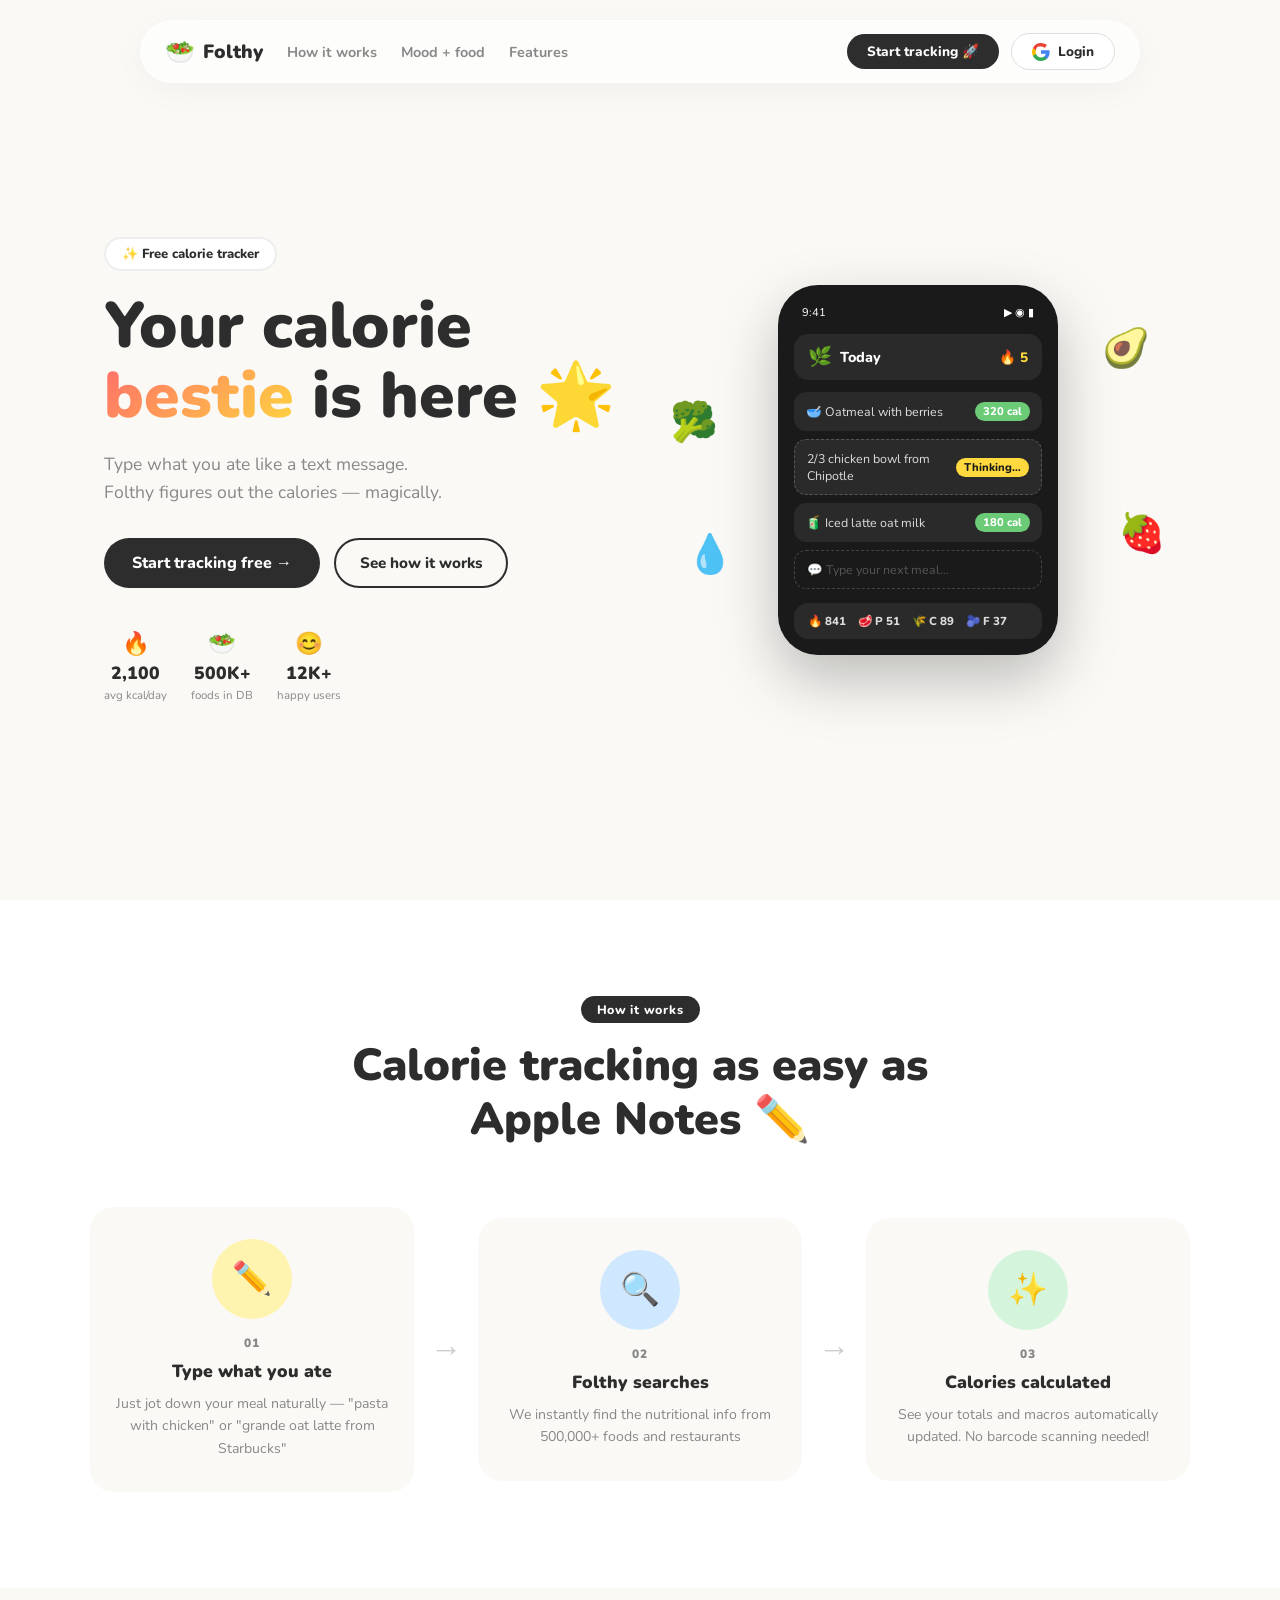
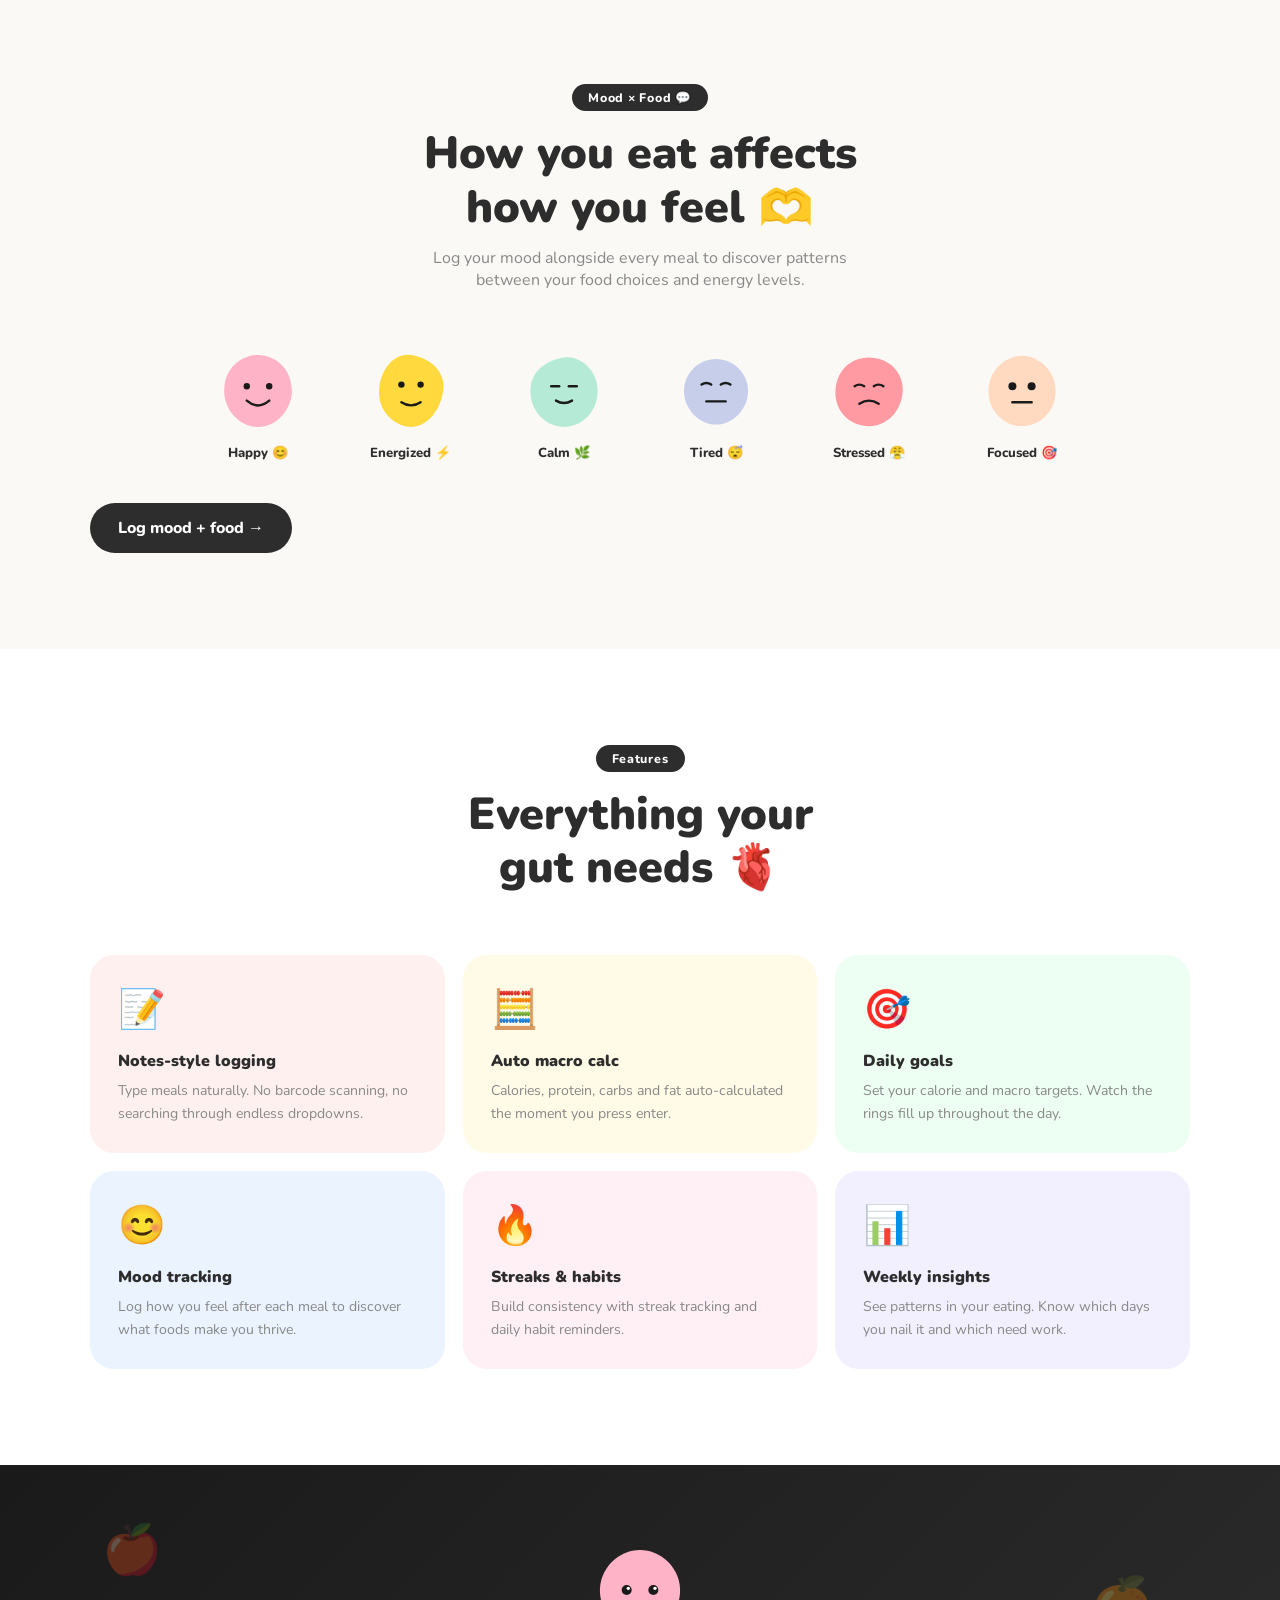
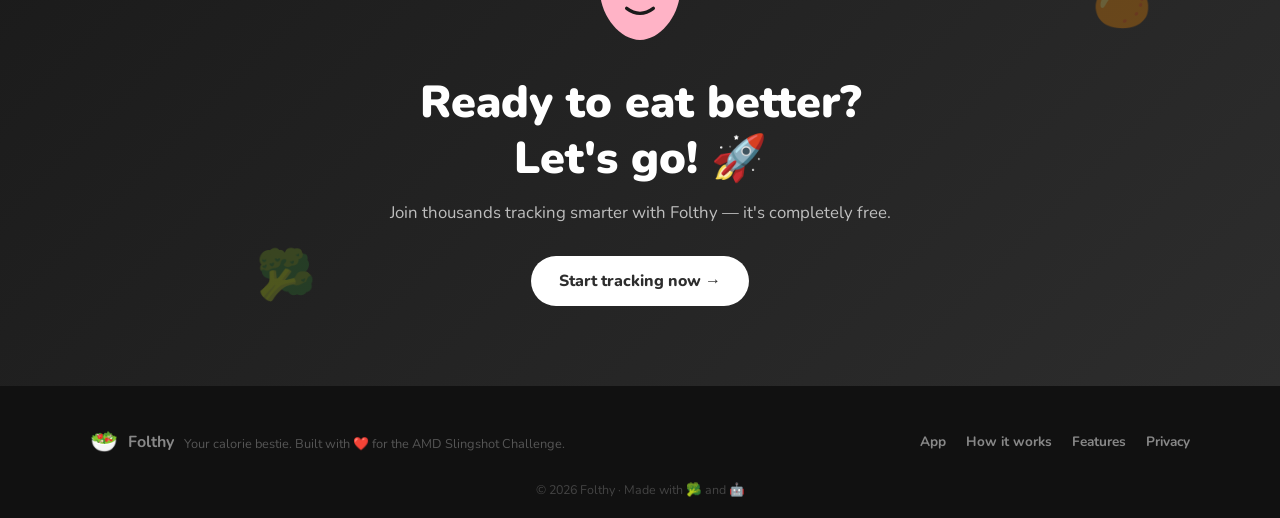
==== index.html @ 837da18f "feat: create initial landing page and stylesheet with apple-inspired minimalist design" ====
<!DOCTYPE html>
<html lang="en">
<head>
  <meta charset="UTF-8"/>
  <meta name="viewport" content="width=device-width, initial-scale=1.0"/>
  <title>Folthy – Your Calorie Bestie 🌟</title>
  <meta name="description" content="Track calories like texting a friend. Type what you ate, Folthy figures out the rest. Simple, fun, emoji-powered food tracking."/>
  <link rel="preconnect" href="https://fonts.googleapis.com"/>
  <link href="https://fonts.googleapis.com/css2?family=Nunito:wght@400;600;700;800;900&display=swap" rel="stylesheet"/>
  <link rel="stylesheet" href="styles/main.css"/>
</head>
<body>

<!-- NAV -->
<nav class="nav" id="nav">
  <div class="nav-inner">
    <a href="index.html" class="nav-logo">
      <div class="logo-blob">🥗</div>
      <span>Folthy</span>
    </a>
    <ul class="nav-links">
      <li><a href="#how">How it works</a></li>
      <li><a href="#mood">Mood + food</a></li>
      <li><a href="#features">Features</a></li>
    </ul>
    <div class="nav-right">
      <a href="app.html" class="nav-cta">Start tracking 🚀</a>
      <a href="app.html?login=google" class="nav-cta nav-cta--google" style="background:#fff; color:#2d2d2d; border:1px solid #ddd; display:flex; align-items:center; gap:8px;">
        <svg width="18" height="18" viewBox="0 0 18 18"><path d="M17.64 9.2c0-.637-.057-1.251-.164-1.84H9v3.481h4.844c-.209 1.125-.843 2.078-1.796 2.717v2.258h2.908c1.702-1.567 2.684-3.874 2.684-6.615z" fill="#4285F4"/><path d="M9 18c2.43 0 4.467-.806 5.956-2.184l-2.908-2.258c-.806.54-1.837.86-3.048.86-2.344 0-4.328-1.584-5.036-3.711H.957v2.332A8.997 8.997 0 009 18z" fill="#34A853"/><path d="M3.964 10.712c-.18-.54-.282-1.117-.282-1.712s.102-1.173.282-1.712V4.956H.957a8.996 8.996 0 000 8.088l3.007-2.332z" fill="#FBBC05"/><path d="M9 3.58c1.321 0 2.508.454 3.44 1.345l2.582-2.58C13.463.891 11.426 0 9 0A8.997 8.997 0 00.957 4.956L3.964 7.29C4.672 3.163 6.656 3.58 9 3.58z" fill="#EA4335"/></svg>
        Login
      </a>
    </div>
  </div>
</nav>

<!-- HERO -->
<section class="hero">
  <div class="hero-left">
    <div class="hero-tag">✨ Free calorie tracker</div>
    <h1>Your calorie<br/><span class="hero-highlight">bestie</span> is here 🌟</h1>
    <p>Type what you ate like a text message.<br/>Folthy figures out the calories — magically.</p>
    <div class="hero-btns">
      <a href="app.html" class="btn-main">Start tracking free →</a>
      <a href="#how" class="btn-ghost">See how it works</a>
    </div>
    <div class="hero-stats">
      <div class="hstat"><span>🔥</span><strong>2,100</strong><small>avg kcal/day</small></div>
      <div class="hstat"><span>🥗</span><strong>500K+</strong><small>foods in DB</small></div>
      <div class="hstat"><span>😊</span><strong>12K+</strong><small>happy users</small></div>
    </div>
  </div>
  <div class="hero-right">
    <div class="phone-mockup">
      <div class="phone-top">
        <span class="phone-time">9:41</span>
        <span class="phone-icons">▶ ◉ ▮</span>
      </div>
      <div class="phone-header">
        <div class="phone-blob-sm">🌿</div>
        <span class="phone-today">Today</span>
        <span class="phone-streak">🔥 5</span>
      </div>
      <div class="phone-entries">
        <div class="phone-entry"><span>🥣 Oatmeal with berries</span><span class="pe-cal">320 cal</span></div>
        <div class="phone-entry thinking"><span>2/3 chicken bowl from Chipotle</span><span class="pe-thinking">Thinking…</span></div>
        <div class="phone-entry"><span>🧃 Iced latte oat milk</span><span class="pe-cal">180 cal</span></div>
        <div class="phone-entry new"><span>💬 Type your next meal…</span></div>
      </div>
      <div class="phone-bar">
        <span>🔥 841</span>
        <span>🥩 P 51</span>
        <span>🌾 C 89</span>
        <span>🫐 F 37</span>
      </div>
    </div>
    <!-- floating blobs -->
    <div class="float-blob fb1">🥑</div>
    <div class="float-blob fb2">🍓</div>
    <div class="float-blob fb3">💧</div>
    <div class="float-blob fb4">🥦</div>
  </div>
</section>

<!-- HOW IT WORKS -->
<section class="how section" id="how">
  <div class="container">
    <div class="sec-head">
      <span class="sec-tag">How it works</span>
      <h2>Calorie tracking as easy as<br/>Apple Notes ✏️</h2>
    </div>
    <div class="steps-row">
      <div class="step-card">
        <div class="step-blob step-blob--yellow">
          <span class="blob-face">✏️</span>
        </div>
        <div class="step-num">01</div>
        <h3>Type what you ate</h3>
        <p>Just jot down your meal naturally — "pasta with chicken" or "grande oat latte from Starbucks"</p>
      </div>
      <div class="step-arrow">→</div>
      <div class="step-card">
        <div class="step-blob step-blob--blue">
          <span class="blob-face">🔍</span>
        </div>
        <div class="step-num">02</div>
        <h3>Folthy searches</h3>
        <p>We instantly find the nutritional info from 500,000+ foods and restaurants</p>
      </div>
      <div class="step-arrow">→</div>
      <div class="step-card">
        <div class="step-blob step-blob--green">
          <span class="blob-face">✨</span>
        </div>
        <div class="step-num">03</div>
        <h3>Calories calculated</h3>
        <p>See your totals and macros automatically updated. No barcode scanning needed!</p>
      </div>
    </div>
  </div>
</section>

<!-- MOOD + FOOD -->
<section class="mood-section section" id="mood">
  <div class="container">
    <div class="sec-head">
      <span class="sec-tag">Mood × Food 💬</span>
      <h2>How you eat affects<br/>how you feel 🫶</h2>
      <p>Log your mood alongside every meal to discover patterns between your food choices and energy levels.</p>
    </div>
    <div class="mood-grid">
      <div class="mood-blob" data-mood="happy" style="--c:#FFB3C6">
        <div class="mb-shape">
          <svg viewBox="0 0 100 100"><path d="M50,5 C70,5 90,20 92,45 C95,70 75,95 50,95 C25,95 5,70 8,45 C10,20 30,5 50,5Z" fill="currentColor"/><circle cx="36" cy="44" r="4" fill="#1a1a1a"/><circle cx="64" cy="44" r="4" fill="#1a1a1a"/><path d="M36,62 Q50,74 64,62" stroke="#1a1a1a" stroke-width="3" fill="none" stroke-linecap="round"/></svg>
        </div>
        <span>Happy 😊</span>
      </div>
      <div class="mood-blob" data-mood="energized" style="--c:#FFD93D">
        <div class="mb-shape">
          <svg viewBox="0 0 100 100"><path d="M50,5 C72,8 95,25 90,52 C85,78 68,95 50,95 C32,95 10,78 10,52 C10,25 28,2 50,5Z" fill="currentColor"/><circle cx="38" cy="42" r="4" fill="#1a1a1a"/><circle cx="62" cy="42" r="4" fill="#1a1a1a"/><path d="M38,64 Q50,72 62,64" stroke="#1a1a1a" stroke-width="3" fill="none" stroke-linecap="round"/></svg>
        </div>
        <span>Energized ⚡</span>
      </div>
      <div class="mood-blob" data-mood="calm" style="--c:#B5EAD7">
        <div class="mb-shape">
          <svg viewBox="0 0 100 100"><path d="M50,8 C68,5 92,22 92,50 C92,78 70,95 50,95 C30,95 8,78 8,50 C8,22 32,11 50,8Z" fill="currentColor"/><line x1="34" y1="44" x2="44" y2="44" stroke="#1a1a1a" stroke-width="3" stroke-linecap="round"/><line x1="56" y1="44" x2="66" y2="44" stroke="#1a1a1a" stroke-width="3" stroke-linecap="round"/><path d="M40,62 Q50,68 60,62" stroke="#1a1a1a" stroke-width="3" fill="none" stroke-linecap="round"/></svg>
        </div>
        <span>Calm 🌿</span>
      </div>
      <div class="mood-blob" data-mood="tired" style="--c:#C7CEEA">
        <div class="mb-shape">
          <svg viewBox="0 0 100 100"><path d="M50,10 C72,10 90,28 90,50 C90,72 72,92 50,92 C28,92 10,72 10,50 C10,28 28,10 50,10Z" fill="currentColor"/><path d="M32,42 Q38,38 44,42" stroke="#1a1a1a" stroke-width="3" fill="none" stroke-linecap="round"/><path d="M56,42 Q62,38 68,42" stroke="#1a1a1a" stroke-width="3" fill="none" stroke-linecap="round"/><line x1="38" y1="63" x2="62" y2="63" stroke="#1a1a1a" stroke-width="3" stroke-linecap="round"/></svg>
        </div>
        <span>Tired 😴</span>
      </div>
      <div class="mood-blob" data-mood="stressed" style="--c:#FF9AA2">
        <div class="mb-shape">
          <svg viewBox="0 0 100 100"><path d="M50,8 C74,8 94,26 92,52 C90,76 72,94 50,94 C28,94 8,78 8,52 C8,26 26,8 50,8Z" fill="currentColor"/><path d="M32,44 Q38,40 44,44" stroke="#1a1a1a" stroke-width="3" fill="none" stroke-linecap="round"/><path d="M56,44 Q62,40 68,44" stroke="#1a1a1a" stroke-width="3" fill="none" stroke-linecap="round"/><path d="M38,66 Q50,58 62,66" stroke="#1a1a1a" stroke-width="3" fill="none" stroke-linecap="round"/></svg>
        </div>
        <span>Stressed 😤</span>
      </div>
      <div class="mood-blob" data-mood="focused" style="--c:#FFDAC1">
        <div class="mb-shape">
          <svg viewBox="0 0 100 100"><path d="M50,6 C70,6 92,24 92,50 C92,76 72,94 50,94 C28,94 8,76 8,50 C8,24 30,6 50,6Z" fill="currentColor"/><circle cx="38" cy="44" r="5" fill="#1a1a1a"/><circle cx="62" cy="44" r="5" fill="#1a1a1a"/><line x1="38" y1="64" x2="62" y2="64" stroke="#1a1a1a" stroke-width="3" stroke-linecap="round"/></svg>
        </div>
        <span>Focused 🎯</span>
      </div>
    </div>
    <a href="app.html" class="btn-main" style="margin-top:40px;display:inline-block">Log mood + food →</a>
  </div>
</section>

<!-- FEATURES -->
<section class="features section" id="features">
  <div class="container">
    <div class="sec-head">
      <span class="sec-tag">Features</span>
      <h2>Everything your<br/>gut needs 🫀</h2>
    </div>
    <div class="feat-grid">
      <div class="feat-card fc--coral">
        <div class="fc-icon">📝</div>
        <h3>Notes-style logging</h3>
        <p>Type meals naturally. No barcode scanning, no searching through endless dropdowns.</p>
      </div>
      <div class="feat-card fc--yellow">
        <div class="fc-icon">🧮</div>
        <h3>Auto macro calc</h3>
        <p>Calories, protein, carbs and fat auto-calculated the moment you press enter.</p>
      </div>
      <div class="feat-card fc--green">
        <div class="fc-icon">🎯</div>
        <h3>Daily goals</h3>
        <p>Set your calorie and macro targets. Watch the rings fill up throughout the day.</p>
      </div>
      <div class="feat-card fc--blue">
        <div class="fc-icon">😊</div>
        <h3>Mood tracking</h3>
        <p>Log how you feel after each meal to discover what foods make you thrive.</p>
      </div>
      <div class="feat-card fc--pink">
        <div class="fc-icon">🔥</div>
        <h3>Streaks & habits</h3>
        <p>Build consistency with streak tracking and daily habit reminders.</p>
      </div>
      <div class="feat-card fc--lav">
        <div class="fc-icon">📊</div>
        <h3>Weekly insights</h3>
        <p>See patterns in your eating. Know which days you nail it and which need work.</p>
      </div>
    </div>
  </div>
</section>

<!-- FINAL CTA -->
<section class="cta-section">
  <div class="cta-blob cta-blob--1">🍎</div>
  <div class="cta-blob cta-blob--2">🥦</div>
  <div class="cta-blob cta-blob--3">🍊</div>
  <div class="container">
    <div class="cta-mascot">
      <svg viewBox="0 0 120 120" width="100" height="100">
        <path d="M60,6 C85,6 110,28 108,58 C106,86 84,114 60,114 C36,114 14,86 12,58 C10,28 35,6 60,6Z" fill="#FFB3C6"/>
        <circle cx="44" cy="54" r="6" fill="#1a1a1a"/>
        <circle cx="76" cy="54" r="6" fill="#1a1a1a"/>
        <circle cx="46" cy="52" r="2" fill="white"/>
        <circle cx="78" cy="52" r="2" fill="white"/>
        <path d="M44,76 Q60,88 76,76" stroke="#1a1a1a" stroke-width="4" fill="none" stroke-linecap="round"/>
      </svg>
    </div>
    <h2>Ready to eat better?<br/>Let's go! 🚀</h2>
    <p>Join thousands tracking smarter with Folthy — it's completely free.</p>
    <a href="app.html" class="btn-main btn-main--white">Start tracking now →</a>
  </div>
</section>

<!-- FOOTER -->
<footer class="footer">
  <div class="footer-inner">
    <div class="footer-brand">
      <span class="logo-blob-sm">🥗</span>
      <strong>Folthy</strong>
      <p>Your calorie bestie. Built with ❤️ for the AMD Slingshot Challenge.</p>
    </div>
    <div class="footer-links">
      <a href="app.html">App</a>
      <a href="#how">How it works</a>
      <a href="#features">Features</a>
      <a href="#">Privacy</a>
    </div>
  </div>
  <p class="footer-copy">© 2026 Folthy · Made with 🥦 and 🤖</p>
</footer>

<script src="scripts/main.js"></script>
</body>
</html>
---- styles/main.css ----
*,*::before,*::after{box-sizing:border-box;margin:0;padding:0}
:root{
  --bg:#FAF9F6;
  --coral:#FF6B6B;
  --yellow:#FFD93D;
  --green:#6BCB77;
  --blue:#4D96FF;
  --pink:#FFB3C6;
  --lav:#C7CEEA;
  --text:#2D2D2D;
  --muted:#888;
  --surface:#fff;
  --radius:20px;
  --shadow:0 4px 24px rgba(0,0,0,.08);
  --shadow-lg:0 12px 40px rgba(0,0,0,.13);
}
html{scroll-behavior:smooth}
body{font-family:'Nunito',sans-serif;background:var(--bg);color:var(--text);overflow-x:hidden}
a{text-decoration:none;color:inherit}

/* NAV */
.nav{position:fixed;top:20px;left:50%;transform:translateX(-50%);z-index:100;padding:12px 24px;background:rgba(255,255,255,.6);backdrop-filter:blur(24px);-webkit-backdrop-filter:blur(24px);border:1px solid rgba(255,255,255,.4);border-radius:50px;transition:all .3s ease;box-shadow:0 8px 32px rgba(0,0,0,.04);width:90%;max-width:1000px}
.nav:hover{background:rgba(255,255,255,.8);box-shadow:0 12px 48px rgba(0,0,0,.08);backdrop-filter:blur(32px);-webkit-backdrop-filter:blur(32px)}
.nav.scrolled{background:rgba(255,255,255,.85);box-shadow:0 12px 40px rgba(0,0,0,.08)}
.nav-inner{display:flex;align-items:center;justify-content:space-between;width:100%}
.nav-logo{display:flex;align-items:center;gap:8px;font-weight:900;font-size:1.2rem}
.logo-blob{font-size:1.5rem;animation:wobble 3s ease-in-out infinite}
@keyframes wobble{0%,100%{transform:rotate(-5deg)}50%{transform:rotate(5deg)}}
.nav-links{display:flex;list-style:none;gap:24px;margin-left:24px}
.nav-links a{font-weight:700;font-size:.9rem;color:var(--muted);transition:color .2s}
.nav-links a:hover{color:var(--text)}
.nav-right{display:flex;align-items:center;gap:12px;margin-left:auto}
.nav-cta{background:var(--text);color:#fff;border-radius:50px;padding:8px 20px;font-weight:800;font-size:.85rem;transition:transform .2s,box-shadow .2s;white-space:nowrap}
.nav-cta:hover{transform:translateY(-2px);box-shadow:0 6px 20px rgba(0,0,0,.2)}

/* BTN */
.btn-main{display:inline-flex;align-items:center;gap:8px;background:var(--text);color:#fff;border-radius:50px;padding:14px 28px;font-weight:800;font-size:1rem;border:none;cursor:pointer;transition:transform .2s,box-shadow .2s}
.btn-main:hover{transform:translateY(-2px);box-shadow:0 8px 24px rgba(0,0,0,.2)}
.btn-main--white{background:#fff;color:var(--text)}
.btn-ghost{display:inline-flex;align-items:center;gap:8px;background:transparent;border:2.5px solid var(--text);color:var(--text);border-radius:50px;padding:12px 24px;font-weight:800;font-size:.95rem;cursor:pointer;transition:background .2s}
.btn-ghost:hover{background:rgba(0,0,0,.06)}

/* HERO */
.hero{min-height:100vh;display:grid;grid-template-columns:1fr 1fr;align-items:center;gap:40px;padding:100px 64px 60px;max-width:1200px;margin:0 auto}
.hero-tag{display:inline-flex;align-items:center;gap:6px;background:#fff;border:2px solid #eee;border-radius:50px;padding:6px 16px;font-size:.82rem;font-weight:800;margin-bottom:20px}
.hero h1{font-size:clamp(2.6rem,5vw,4.2rem);font-weight:900;line-height:1.1;margin-bottom:18px}
.hero-highlight{background:linear-gradient(135deg,var(--coral),var(--yellow));-webkit-background-clip:text;-webkit-text-fill-color:transparent;background-clip:text}
.hero p{font-size:1.1rem;color:var(--muted);margin-bottom:32px;line-height:1.6}
.hero-btns{display:flex;gap:14px;flex-wrap:wrap;margin-bottom:40px}
.hero-stats{display:flex;gap:24px}
.hstat{display:flex;flex-direction:column;align-items:center;gap:2px}
.hstat span{font-size:1.4rem}
.hstat strong{font-size:1.1rem;font-weight:900}
.hstat small{font-size:.72rem;color:var(--muted)}

/* PHONE MOCKUP */
.hero-right{position:relative;display:flex;align-items:center;justify-content:center}
.phone-mockup{background:#1a1a1a;border-radius:40px;padding:20px 16px 16px;width:280px;box-shadow:0 24px 60px rgba(0,0,0,.25);position:relative;z-index:2}
.phone-top{display:flex;justify-content:space-between;font-size:.7rem;color:#fff;margin-bottom:14px;padding:0 8px}
.phone-header{display:flex;align-items:center;gap:8px;background:#2a2a2a;border-radius:14px;padding:10px 14px;margin-bottom:12px}
.phone-blob-sm{font-size:1.2rem}
.phone-today{color:#fff;font-weight:800;font-size:.9rem;flex:1}
.phone-streak{color:var(--yellow);font-weight:800;font-size:.85rem}
.phone-entries{display:flex;flex-direction:column;gap:8px;margin-bottom:14px}
.phone-entry{background:#2a2a2a;border-radius:12px;padding:10px 12px;display:flex;justify-content:space-between;align-items:center;font-size:.78rem;color:#ddd}
.phone-entry.thinking{background:#2a2a2a;border:1px dashed #555}
.phone-entry.new{background:#1a1a1a;border:1.5px dashed #444;color:#555}
.pe-cal{background:var(--green);color:#fff;border-radius:50px;padding:2px 8px;font-weight:800;font-size:.7rem;flex-shrink:0}
.pe-thinking{background:var(--yellow);color:#1a1a1a;border-radius:50px;padding:2px 8px;font-weight:800;font-size:.7rem;animation:pulse2 1.2s ease infinite}
@keyframes pulse2{0%,100%{opacity:1}50%{opacity:.5}}
.phone-bar{background:#2a2a2a;border-radius:14px;padding:10px 14px;display:flex;gap:12px;font-size:.72rem;font-weight:800;color:#ddd}

/* FLOATING BLOBS */
.float-blob{position:absolute;font-size:2.4rem;animation:floaty 3s ease-in-out infinite}
.fb1{top:10%;right:5%;animation-delay:0s}
.fb2{top:60%;right:2%;animation-delay:.8s}
.fb3{bottom:20%;left:5%;animation-delay:1.6s}
.fb4{top:30%;left:2%;animation-delay:2.4s}
@keyframes floaty{0%,100%{transform:translateY(0) rotate(-5deg)}50%{transform:translateY(-12px) rotate(5deg)}}

/* SECTIONS */
.section{padding:96px 32px}
.container{max-width:1100px;margin:0 auto}
.sec-head{text-align:center;margin-bottom:60px}
.sec-tag{display:inline-block;background:var(--text);color:#fff;font-size:.78rem;font-weight:800;letter-spacing:.06em;padding:5px 16px;border-radius:50px;margin-bottom:16px}
.sec-head h2{font-size:clamp(1.8rem,3.5vw,2.8rem);font-weight:900;line-height:1.2;margin-bottom:12px}
.sec-head p{color:var(--muted);font-size:1rem;max-width:460px;margin:0 auto}

/* HOW IT WORKS */
.how{background:var(--surface)}
.steps-row{display:flex;align-items:center;gap:16px}
.step-card{flex:1;text-align:center;padding:32px 24px;background:var(--bg);border-radius:24px;transition:transform .25s}
.step-card:hover{transform:translateY(-6px)}
.step-blob{width:80px;height:80px;border-radius:50%;margin:0 auto 16px;display:flex;align-items:center;justify-content:center;font-size:2rem}
.step-blob--yellow{background:#FFF3B0}
.step-blob--blue{background:#D0E8FF}
.step-blob--green{background:#D4F5DC}
.step-num{font-size:.75rem;font-weight:900;color:var(--muted);letter-spacing:.1em;margin-bottom:8px}
.step-card h3{font-size:1.1rem;font-weight:900;margin-bottom:10px}
.step-card p{font-size:.88rem;color:var(--muted);line-height:1.6}
.step-arrow{font-size:2rem;color:#ccc;flex-shrink:0}

/* MOOD SECTION */
.mood-section{background:var(--bg)}
.mood-grid{display:grid;grid-template-columns:repeat(6,1fr);gap:16px;max-width:900px;margin:0 auto;text-align:center}
.mood-blob{cursor:pointer;transition:transform .2s}
.mood-blob:hover{transform:scale(1.12)}
.mb-shape{width:80px;height:80px;margin:0 auto 10px;color:var(--c,#ccc)}
.mb-shape svg{width:100%;height:100%}
.mood-blob span{font-size:.82rem;font-weight:800;color:var(--text)}

/* FEATURES */
.features{background:var(--surface)}
.feat-grid{display:grid;grid-template-columns:repeat(3,1fr);gap:18px}
.feat-card{border-radius:24px;padding:28px;transition:transform .25s,box-shadow .25s}
.feat-card:hover{transform:translateY(-5px);box-shadow:var(--shadow-lg)}
.fc--coral{background:#FFF0F0}
.fc--yellow{background:#FFFBE6}
.fc--green{background:#EDFFF2}
.fc--blue{background:#EAF3FF}
.fc--pink{background:#FFF0F5}
.fc--lav{background:#F2F0FF}
.fc-icon{font-size:2.4rem;margin-bottom:14px}
.feat-card h3{font-size:1rem;font-weight:900;margin-bottom:8px}
.feat-card p{font-size:.88rem;color:var(--muted);line-height:1.6}

/* CTA */
.cta-section{background:linear-gradient(135deg,#1a1a1a,#2d2d2d);color:#fff;text-align:center;padding:80px 32px;position:relative;overflow:hidden}
.cta-blob{position:absolute;font-size:3rem;animation:floaty 4s ease-in-out infinite;opacity:.3}
.cta-blob--1{top:10%;left:8%;animation-delay:0s}
.cta-blob--2{bottom:15%;left:20%;animation-delay:1.3s}
.cta-blob--3{top:20%;right:10%;animation-delay:2.6s}
.cta-mascot{margin-bottom:24px}
.cta-section h2{font-size:clamp(1.8rem,3.5vw,2.8rem);font-weight:900;line-height:1.25;margin-bottom:14px}
.cta-section p{font-size:1.05rem;opacity:.7;margin-bottom:32px}

/* FOOTER */
.footer{background:#111;color:#888;padding:40px 32px 20px}
.footer-inner{max-width:1100px;margin:0 auto;display:flex;justify-content:space-between;align-items:center;flex-wrap:wrap;gap:20px;margin-bottom:24px}
.footer-brand{display:flex;align-items:center;gap:10px}
.footer-brand p{font-size:.8rem;color:#555;margin-top:4px}
.logo-blob-sm{font-size:1.4rem}
.footer-links{display:flex;gap:20px}
.footer-links a{font-size:.85rem;font-weight:700;transition:color .2s}
.footer-links a:hover{color:#fff}
.footer-copy{text-align:center;font-size:.78rem;color:#444;max-width:1100px;margin:0 auto}

/* RESPONSIVE */
@media(max-width:900px){
  .hero{grid-template-columns:1fr;padding:80px 24px 40px;text-align:center}
  .hero-btns,.hero-stats{justify-content:center}
  .phone-mockup{width:240px}
  .steps-row{flex-direction:column}
  .step-arrow{transform:rotate(90deg)}
  .mood-grid{grid-template-columns:repeat(3,1fr)}
  .feat-grid{grid-template-columns:1fr 1fr}
}
@media(max-width:580px){
  .nav-links{display:none}
  .feat-grid{grid-template-columns:1fr}
  .mood-grid{grid-template-columns:repeat(2,1fr)}
  .hero h1{font-size:2.2rem}
}
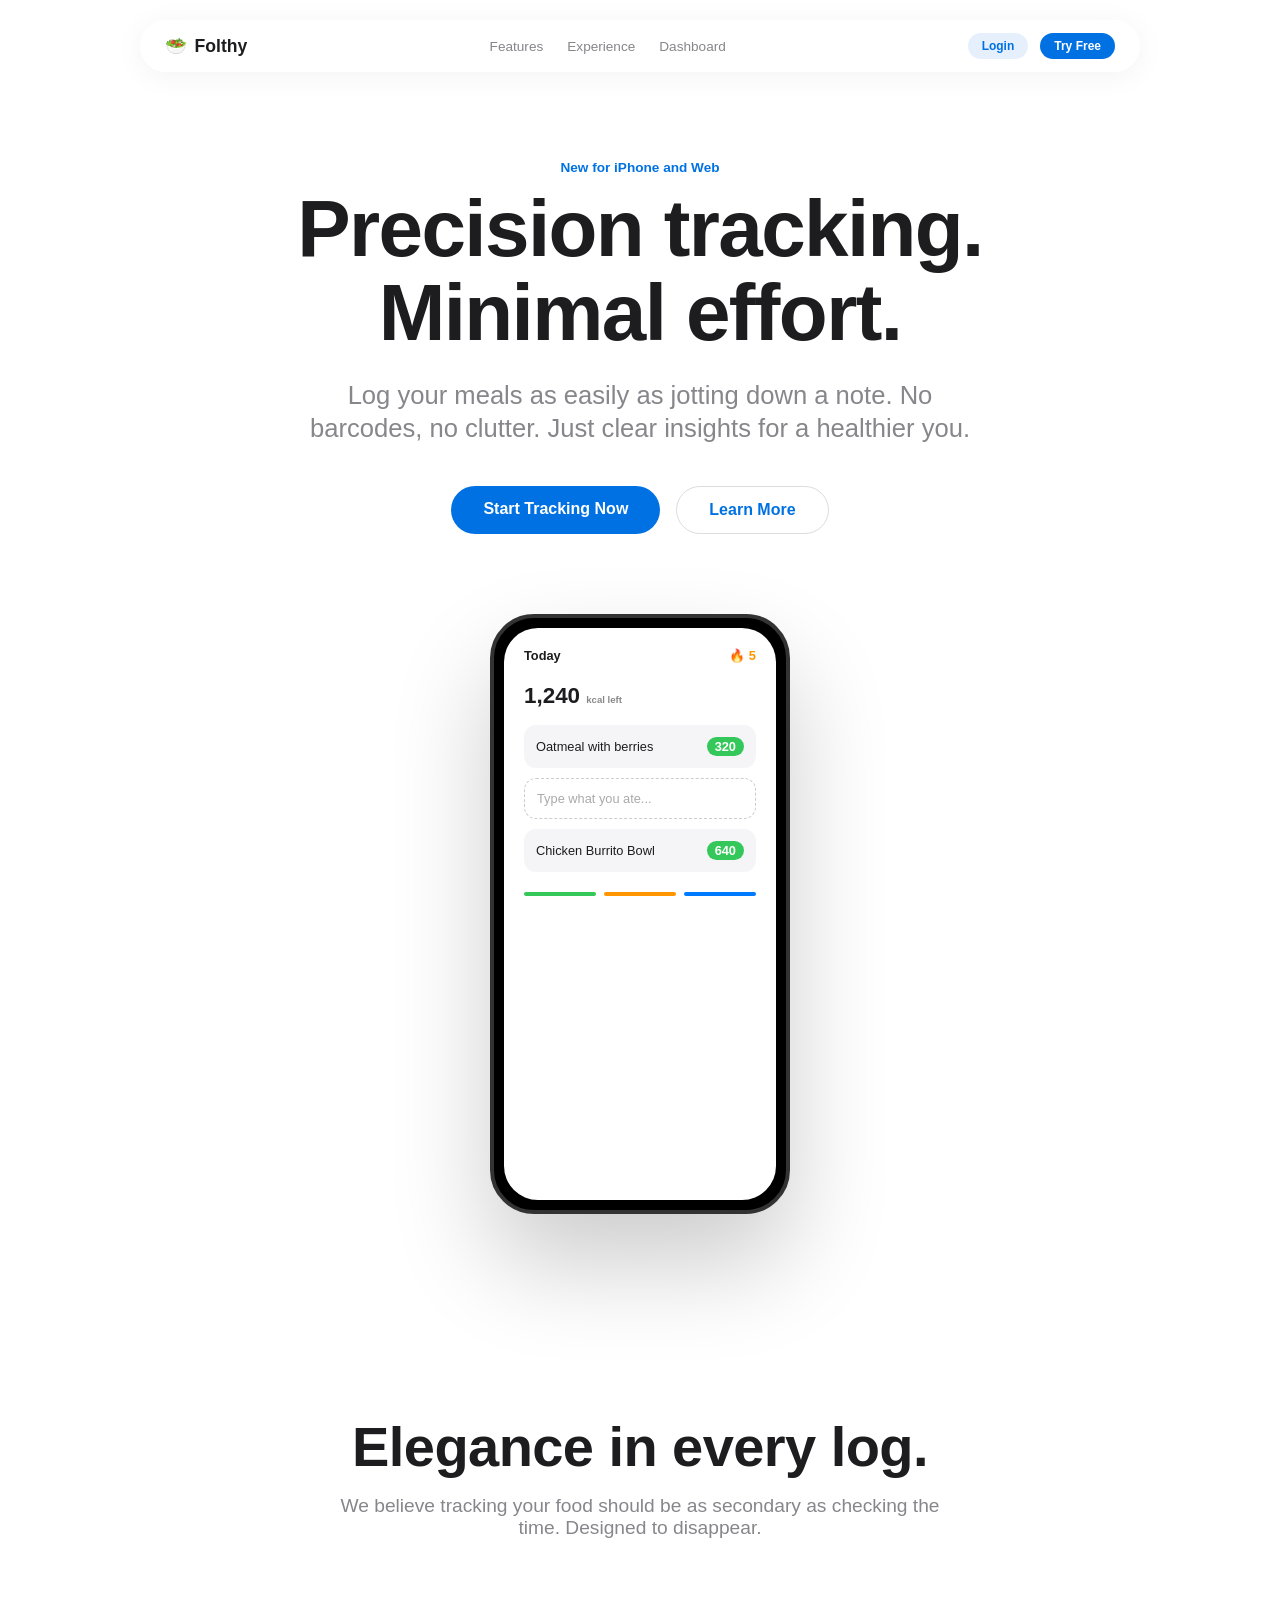
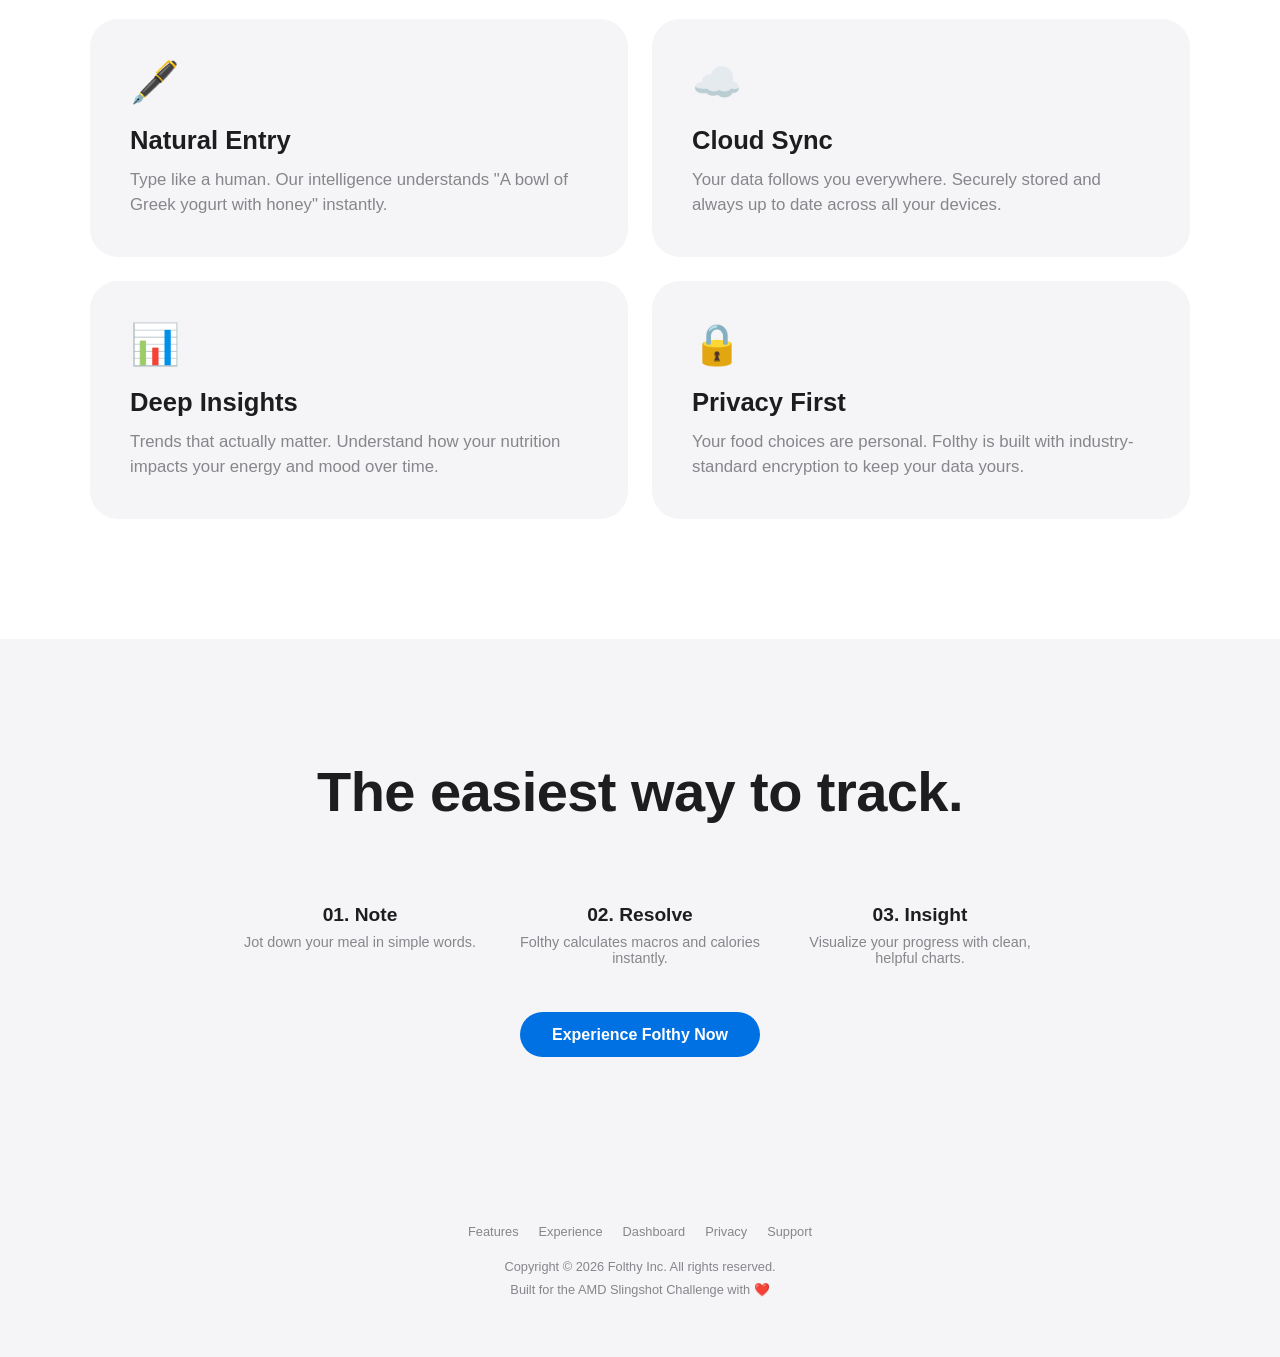
==== commit 29059ef0: "Please provide the code changes or file diffs you would like me to summarize." ====
--- a/index.html
+++ b/index.html
@@ -3,254 +3,154 @@
 <head>
   <meta charset="UTF-8"/>
   <meta name="viewport" content="width=device-width, initial-scale=1.0"/>
-  <title>Folthy – Your Calorie Bestie 🌟</title>
-  <meta name="description" content="Track calories like texting a friend. Type what you ate, Folthy figures out the rest. Simple, fun, emoji-powered food tracking."/>
-  <link rel="preconnect" href="https://fonts.googleapis.com"/>
-  <link href="https://fonts.googleapis.com/css2?family=Nunito:wght@400;600;700;800;900&display=swap" rel="stylesheet"/>
+  <title>Folthy – Simply Smarter Calorie Tracking</title>
+  <meta name="description" content="Track your nutrition with the elegance and simplicity of Apple Notes. Functional, beautiful, and private."/>
   <link rel="stylesheet" href="styles/main.css"/>
 </head>
 <body>
 
-<!-- NAV -->
-<nav class="nav" id="nav">
+<!-- NAVIGATION -->
+<nav class="nav">
   <div class="nav-inner">
     <a href="index.html" class="nav-logo">
-      <div class="logo-blob">🥗</div>
-      <span>Folthy</span>
+      <span>🥗</span> Folthy
     </a>
     <ul class="nav-links">
-      <li><a href="#how">How it works</a></li>
-      <li><a href="#mood">Mood + food</a></li>
       <li><a href="#features">Features</a></li>
+      <li><a href="#how">Experience</a></li>
+      <li><a href="app.html">Dashboard</a></li>
     </ul>
     <div class="nav-right">
-      <a href="app.html" class="nav-cta">Start tracking 🚀</a>
-      <a href="app.html?login=google" class="nav-cta nav-cta--google" style="background:#fff; color:#2d2d2d; border:1px solid #ddd; display:flex; align-items:center; gap:8px;">
-        <svg width="18" height="18" viewBox="0 0 18 18"><path d="M17.64 9.2c0-.637-.057-1.251-.164-1.84H9v3.481h4.844c-.209 1.125-.843 2.078-1.796 2.717v2.258h2.908c1.702-1.567 2.684-3.874 2.684-6.615z" fill="#4285F4"/><path d="M9 18c2.43 0 4.467-.806 5.956-2.184l-2.908-2.258c-.806.54-1.837.86-3.048.86-2.344 0-4.328-1.584-5.036-3.711H.957v2.332A8.997 8.997 0 009 18z" fill="#34A853"/><path d="M3.964 10.712c-.18-.54-.282-1.117-.282-1.712s.102-1.173.282-1.712V4.956H.957a8.996 8.996 0 000 8.088l3.007-2.332z" fill="#FBBC05"/><path d="M9 3.58c1.321 0 2.508.454 3.44 1.345l2.582-2.58C13.463.891 11.426 0 9 0A8.997 8.997 0 00.957 4.956L3.964 7.29C4.672 3.163 6.656 3.58 9 3.58z" fill="#EA4335"/></svg>
-        Login
-      </a>
+      <a href="app.html?login=google" class="btn-sm btn-secondary">Login</a>
+      <a href="app.html" class="btn-sm btn-primary">Try Free</a>
     </div>
   </div>
 </nav>
 
 <!-- HERO -->
-<section class="hero">
-  <div class="hero-left">
-    <div class="hero-tag">✨ Free calorie tracker</div>
-    <h1>Your calorie<br/><span class="hero-highlight">bestie</span> is here 🌟</h1>
-    <p>Type what you ate like a text message.<br/>Folthy figures out the calories — magically.</p>
-    <div class="hero-btns">
-      <a href="app.html" class="btn-main">Start tracking free →</a>
-      <a href="#how" class="btn-ghost">See how it works</a>
-    </div>
-    <div class="hero-stats">
-      <div class="hstat"><span>🔥</span><strong>2,100</strong><small>avg kcal/day</small></div>
-      <div class="hstat"><span>🥗</span><strong>500K+</strong><small>foods in DB</small></div>
-      <div class="hstat"><span>😊</span><strong>12K+</strong><small>happy users</small></div>
+<header class="hero container">
+  <div class="hero-tag">New for iPhone and Web</div>
+  <h1>Precision tracking.<br/>Minimal effort.</h1>
+  <p>Log your meals as easily as jotting down a note. No barcodes, no clutter. Just clear insights for a healthier you.</p>
+  <div class="hero-btns">
+    <a href="app.html" class="btn-lg btn-primary">Start Tracking Now</a>
+    <a href="#features" class="btn-lg btn-secondary" style="background:none; border: 1px solid #ddd;">Learn More</a>
+  </div>
+
+  <div class="hero-mockup-wrap">
+    <div class="phone-container">
+      <div class="phone-screen">
+        <div class="phone-header">
+          <span>Today</span>
+          <span style="color:#FF9500">🔥 5</span>
+        </div>
+        <div style="font-size:1.4rem; font-weight:800; margin-bottom:16px;">1,240 <small style="font-size:0.6rem; color:#888;">kcal left</small></div>
+        <div class="phone-item">
+          <span>Oatmeal with berries</span>
+          <span class="p-cal">320</span>
+        </div>
+        <div class="phone-item" style="border: 1px dashed #ccc; background:none;">
+          <span style="color:#aaa;">Type what you ate...</span>
+        </div>
+        <div class="phone-item">
+          <span>Chicken Burrito Bowl</span>
+          <span class="p-cal">640</span>
+        </div>
+        <div style="margin-top:20px; display:flex; gap:8px;">
+          <div style="flex:1; height:4px; background:#34C759; border-radius:2px;"></div>
+          <div style="flex:1; height:4px; background:#FF9500; border-radius:2px;"></div>
+          <div style="flex:1; height:4px; background:#007AFF; border-radius:2px;"></div>
+        </div>
+      </div>
     </div>
   </div>
-  <div class="hero-right">
-    <div class="phone-mockup">
-      <div class="phone-top">
-        <span class="phone-time">9:41</span>
-        <span class="phone-icons">▶ ◉ ▮</span>
-      </div>
-      <div class="phone-header">
-        <div class="phone-blob-sm">🌿</div>
-        <span class="phone-today">Today</span>
-        <span class="phone-streak">🔥 5</span>
-      </div>
-      <div class="phone-entries">
-        <div class="phone-entry"><span>🥣 Oatmeal with berries</span><span class="pe-cal">320 cal</span></div>
-        <div class="phone-entry thinking"><span>2/3 chicken bowl from Chipotle</span><span class="pe-thinking">Thinking…</span></div>
-        <div class="phone-entry"><span>🧃 Iced latte oat milk</span><span class="pe-cal">180 cal</span></div>
-        <div class="phone-entry new"><span>💬 Type your next meal…</span></div>
-      </div>
-      <div class="phone-bar">
-        <span>🔥 841</span>
-        <span>🥩 P 51</span>
-        <span>🌾 C 89</span>
-        <span>🫐 F 37</span>
-      </div>
+</header>
+
+<!-- FEATURES -->
+<section class="section container" id="features">
+  <div class="sec-head">
+    <h2>Elegance in every log.</h2>
+    <p>We believe tracking your food should be as secondary as checking the time. Designed to disappear.</p>
+  </div>
+  
+  <div class="feat-grid">
+    <div class="feat-card">
+      <span class="fc-icon">🖋️</span>
+      <h3>Natural Entry</h3>
+      <p>Type like a human. Our intelligence understands "A bowl of Greek yogurt with honey" instantly.</p>
     </div>
-    <!-- floating blobs -->
-    <div class="float-blob fb1">🥑</div>
-    <div class="float-blob fb2">🍓</div>
-    <div class="float-blob fb3">💧</div>
-    <div class="float-blob fb4">🥦</div>
-  </div>
-</section>
-
-<!-- HOW IT WORKS -->
-<section class="how section" id="how">
-  <div class="container">
-    <div class="sec-head">
-      <span class="sec-tag">How it works</span>
-      <h2>Calorie tracking as easy as<br/>Apple Notes ✏️</h2>
+    <div class="feat-card">
+      <span class="fc-icon">☁️</span>
+      <h3>Cloud Sync</h3>
+      <p>Your data follows you everywhere. Securely stored and always up to date across all your devices.</p>
     </div>
-    <div class="steps-row">
-      <div class="step-card">
-        <div class="step-blob step-blob--yellow">
-          <span class="blob-face">✏️</span>
-        </div>
-        <div class="step-num">01</div>
-        <h3>Type what you ate</h3>
-        <p>Just jot down your meal naturally — "pasta with chicken" or "grande oat latte from Starbucks"</p>
-      </div>
-      <div class="step-arrow">→</div>
-      <div class="step-card">
-        <div class="step-blob step-blob--blue">
-          <span class="blob-face">🔍</span>
-        </div>
-        <div class="step-num">02</div>
-        <h3>Folthy searches</h3>
-        <p>We instantly find the nutritional info from 500,000+ foods and restaurants</p>
-      </div>
-      <div class="step-arrow">→</div>
-      <div class="step-card">
-        <div class="step-blob step-blob--green">
-          <span class="blob-face">✨</span>
-        </div>
-        <div class="step-num">03</div>
-        <h3>Calories calculated</h3>
-        <p>See your totals and macros automatically updated. No barcode scanning needed!</p>
-      </div>
+    <div class="feat-card">
+      <span class="fc-icon">📊</span>
+      <h3>Deep Insights</h3>
+      <p>Trends that actually matter. Understand how your nutrition impacts your energy and mood over time.</p>
+    </div>
+    <div class="feat-card">
+      <span class="fc-icon">🔒</span>
+      <h3>Privacy First</h3>
+      <p>Your food choices are personal. Folthy is built with industry-standard encryption to keep your data yours.</p>
     </div>
   </div>
 </section>
 
-<!-- MOOD + FOOD -->
-<section class="mood-section section" id="mood">
-  <div class="container">
+<!-- EXPERIENCE SECTION -->
+<section class="section" id="how" style="background:var(--secondary-bg);">
+  <div class="container" style="text-align:center;">
     <div class="sec-head">
-      <span class="sec-tag">Mood × Food 💬</span>
-      <h2>How you eat affects<br/>how you feel 🫶</h2>
-      <p>Log your mood alongside every meal to discover patterns between your food choices and energy levels.</p>
+      <h2>The easiest way to track.</h2>
     </div>
-    <div class="mood-grid">
-      <div class="mood-blob" data-mood="happy" style="--c:#FFB3C6">
-        <div class="mb-shape">
-          <svg viewBox="0 0 100 100"><path d="M50,5 C70,5 90,20 92,45 C95,70 75,95 50,95 C25,95 5,70 8,45 C10,20 30,5 50,5Z" fill="currentColor"/><circle cx="36" cy="44" r="4" fill="#1a1a1a"/><circle cx="64" cy="44" r="4" fill="#1a1a1a"/><path d="M36,62 Q50,74 64,62" stroke="#1a1a1a" stroke-width="3" fill="none" stroke-linecap="round"/></svg>
-        </div>
-        <span>Happy 😊</span>
+    <div style="max-width:800px; margin:0 auto; display:grid; grid-template-columns: 1fr 1fr 1fr; gap:40px;">
+      <div>
+        <h4 style="font-size:1.2rem; margin-bottom:8px;">01. Note</h4>
+        <p style="color:var(--text-secondary); font-size:0.9rem;">Jot down your meal in simple words.</p>
       </div>
-      <div class="mood-blob" data-mood="energized" style="--c:#FFD93D">
-        <div class="mb-shape">
-          <svg viewBox="0 0 100 100"><path d="M50,5 C72,8 95,25 90,52 C85,78 68,95 50,95 C32,95 10,78 10,52 C10,25 28,2 50,5Z" fill="currentColor"/><circle cx="38" cy="42" r="4" fill="#1a1a1a"/><circle cx="62" cy="42" r="4" fill="#1a1a1a"/><path d="M38,64 Q50,72 62,64" stroke="#1a1a1a" stroke-width="3" fill="none" stroke-linecap="round"/></svg>
-        </div>
-        <span>Energized ⚡</span>
+      <div>
+        <h4 style="font-size:1.2rem; margin-bottom:8px;">02. Resolve</h4>
+        <p style="color:var(--text-secondary); font-size:0.9rem;">Folthy calculates macros and calories instantly.</p>
       </div>
-      <div class="mood-blob" data-mood="calm" style="--c:#B5EAD7">
-        <div class="mb-shape">
-          <svg viewBox="0 0 100 100"><path d="M50,8 C68,5 92,22 92,50 C92,78 70,95 50,95 C30,95 8,78 8,50 C8,22 32,11 50,8Z" fill="currentColor"/><line x1="34" y1="44" x2="44" y2="44" stroke="#1a1a1a" stroke-width="3" stroke-linecap="round"/><line x1="56" y1="44" x2="66" y2="44" stroke="#1a1a1a" stroke-width="3" stroke-linecap="round"/><path d="M40,62 Q50,68 60,62" stroke="#1a1a1a" stroke-width="3" fill="none" stroke-linecap="round"/></svg>
-        </div>
-        <span>Calm 🌿</span>
-      </div>
-      <div class="mood-blob" data-mood="tired" style="--c:#C7CEEA">
-        <div class="mb-shape">
-          <svg viewBox="0 0 100 100"><path d="M50,10 C72,10 90,28 90,50 C90,72 72,92 50,92 C28,92 10,72 10,50 C10,28 28,10 50,10Z" fill="currentColor"/><path d="M32,42 Q38,38 44,42" stroke="#1a1a1a" stroke-width="3" fill="none" stroke-linecap="round"/><path d="M56,42 Q62,38 68,42" stroke="#1a1a1a" stroke-width="3" fill="none" stroke-linecap="round"/><line x1="38" y1="63" x2="62" y2="63" stroke="#1a1a1a" stroke-width="3" stroke-linecap="round"/></svg>
-        </div>
-        <span>Tired 😴</span>
-      </div>
-      <div class="mood-blob" data-mood="stressed" style="--c:#FF9AA2">
-        <div class="mb-shape">
-          <svg viewBox="0 0 100 100"><path d="M50,8 C74,8 94,26 92,52 C90,76 72,94 50,94 C28,94 8,78 8,52 C8,26 26,8 50,8Z" fill="currentColor"/><path d="M32,44 Q38,40 44,44" stroke="#1a1a1a" stroke-width="3" fill="none" stroke-linecap="round"/><path d="M56,44 Q62,40 68,44" stroke="#1a1a1a" stroke-width="3" fill="none" stroke-linecap="round"/><path d="M38,66 Q50,58 62,66" stroke="#1a1a1a" stroke-width="3" fill="none" stroke-linecap="round"/></svg>
-        </div>
-        <span>Stressed 😤</span>
-      </div>
-      <div class="mood-blob" data-mood="focused" style="--c:#FFDAC1">
-        <div class="mb-shape">
-          <svg viewBox="0 0 100 100"><path d="M50,6 C70,6 92,24 92,50 C92,76 72,94 50,94 C28,94 8,76 8,50 C8,24 30,6 50,6Z" fill="currentColor"/><circle cx="38" cy="44" r="5" fill="#1a1a1a"/><circle cx="62" cy="44" r="5" fill="#1a1a1a"/><line x1="38" y1="64" x2="62" y2="64" stroke="#1a1a1a" stroke-width="3" stroke-linecap="round"/></svg>
-        </div>
-        <span>Focused 🎯</span>
+      <div>
+        <h4 style="font-size:1.2rem; margin-bottom:8px;">03. Insight</h4>
+        <p style="color:var(--text-secondary); font-size:0.9rem;">Visualize your progress with clean, helpful charts.</p>
       </div>
     </div>
-    <a href="app.html" class="btn-main" style="margin-top:40px;display:inline-block">Log mood + food →</a>
-  </div>
-</section>
-
-<!-- FEATURES -->
-<section class="features section" id="features">
-  <div class="container">
-    <div class="sec-head">
-      <span class="sec-tag">Features</span>
-      <h2>Everything your<br/>gut needs 🫀</h2>
+    <div style="margin-top:60px;">
+      <a href="app.html" class="btn-lg btn-primary">Experience Folthy Now</a>
     </div>
-    <div class="feat-grid">
-      <div class="feat-card fc--coral">
-        <div class="fc-icon">📝</div>
-        <h3>Notes-style logging</h3>
-        <p>Type meals naturally. No barcode scanning, no searching through endless dropdowns.</p>
-      </div>
-      <div class="feat-card fc--yellow">
-        <div class="fc-icon">🧮</div>
-        <h3>Auto macro calc</h3>
-        <p>Calories, protein, carbs and fat auto-calculated the moment you press enter.</p>
-      </div>
-      <div class="feat-card fc--green">
-        <div class="fc-icon">🎯</div>
-        <h3>Daily goals</h3>
-        <p>Set your calorie and macro targets. Watch the rings fill up throughout the day.</p>
-      </div>
-      <div class="feat-card fc--blue">
-        <div class="fc-icon">😊</div>
-        <h3>Mood tracking</h3>
-        <p>Log how you feel after each meal to discover what foods make you thrive.</p>
-      </div>
-      <div class="feat-card fc--pink">
-        <div class="fc-icon">🔥</div>
-        <h3>Streaks & habits</h3>
-        <p>Build consistency with streak tracking and daily habit reminders.</p>
-      </div>
-      <div class="feat-card fc--lav">
-        <div class="fc-icon">📊</div>
-        <h3>Weekly insights</h3>
-        <p>See patterns in your eating. Know which days you nail it and which need work.</p>
-      </div>
-    </div>
-  </div>
-</section>
-
-<!-- FINAL CTA -->
-<section class="cta-section">
-  <div class="cta-blob cta-blob--1">🍎</div>
-  <div class="cta-blob cta-blob--2">🥦</div>
-  <div class="cta-blob cta-blob--3">🍊</div>
-  <div class="container">
-    <div class="cta-mascot">
-      <svg viewBox="0 0 120 120" width="100" height="100">
-        <path d="M60,6 C85,6 110,28 108,58 C106,86 84,114 60,114 C36,114 14,86 12,58 C10,28 35,6 60,6Z" fill="#FFB3C6"/>
-        <circle cx="44" cy="54" r="6" fill="#1a1a1a"/>
-        <circle cx="76" cy="54" r="6" fill="#1a1a1a"/>
-        <circle cx="46" cy="52" r="2" fill="white"/>
-        <circle cx="78" cy="52" r="2" fill="white"/>
-        <path d="M44,76 Q60,88 76,76" stroke="#1a1a1a" stroke-width="4" fill="none" stroke-linecap="round"/>
-      </svg>
-    </div>
-    <h2>Ready to eat better?<br/>Let's go! 🚀</h2>
-    <p>Join thousands tracking smarter with Folthy — it's completely free.</p>
-    <a href="app.html" class="btn-main btn-main--white">Start tracking now →</a>
   </div>
 </section>
 
 <!-- FOOTER -->
 <footer class="footer">
-  <div class="footer-inner">
-    <div class="footer-brand">
-      <span class="logo-blob-sm">🥗</span>
-      <strong>Folthy</strong>
-      <p>Your calorie bestie. Built with ❤️ for the AMD Slingshot Challenge.</p>
+  <div class="container">
+    <div class="footer-links">
+      <a href="#features">Features</a>
+      <a href="#how">Experience</a>
+      <a href="app.html">Dashboard</a>
+      <a href="#">Privacy</a>
+      <a href="#">Support</a>
     </div>
-    <div class="footer-links">
-      <a href="app.html">App</a>
-      <a href="#how">How it works</a>
-      <a href="#features">Features</a>
-      <a href="#">Privacy</a>
-    </div>
+    <p>Copyright © 2026 Folthy Inc. All rights reserved.</p>
+    <p style="margin-top:8px;">Built for the AMD Slingshot Challenge with ❤️</p>
   </div>
-  <p class="footer-copy">© 2026 Folthy · Made with 🥦 and 🤖</p>
 </footer>
 
-<script src="scripts/main.js"></script>
+<script>
+  // Simple scroll effect for nav
+  window.addEventListener('scroll', () => {
+    const nav = document.querySelector('.nav');
+    if (window.scrollY > 50) {
+      nav.style.width = '95%';
+      nav.style.top = '10px';
+    } else {
+      nav.style.width = '90%';
+      nav.style.top = '20px';
+    }
+  });
+</script>
+
 </body>
 </html>
--- a/styles/main.css
+++ b/styles/main.css
@@ -1,163 +1,322 @@
-*,*::before,*::after{box-sizing:border-box;margin:0;padding:0}
-:root{
-  --bg:#FAF9F6;
-  --coral:#FF6B6B;
-  --yellow:#FFD93D;
-  --green:#6BCB77;
-  --blue:#4D96FF;
-  --pink:#FFB3C6;
-  --lav:#C7CEEA;
-  --text:#2D2D2D;
-  --muted:#888;
-  --surface:#fff;
-  --radius:20px;
-  --shadow:0 4px 24px rgba(0,0,0,.08);
-  --shadow-lg:0 12px 40px rgba(0,0,0,.13);
-}
-html{scroll-behavior:smooth}
-body{font-family:'Nunito',sans-serif;background:var(--bg);color:var(--text);overflow-x:hidden}
-a{text-decoration:none;color:inherit}
-
-/* NAV */
-.nav{position:fixed;top:20px;left:50%;transform:translateX(-50%);z-index:100;padding:12px 24px;background:rgba(255,255,255,.6);backdrop-filter:blur(24px);-webkit-backdrop-filter:blur(24px);border:1px solid rgba(255,255,255,.4);border-radius:50px;transition:all .3s ease;box-shadow:0 8px 32px rgba(0,0,0,.04);width:90%;max-width:1000px}
-.nav:hover{background:rgba(255,255,255,.8);box-shadow:0 12px 48px rgba(0,0,0,.08);backdrop-filter:blur(32px);-webkit-backdrop-filter:blur(32px)}
-.nav.scrolled{background:rgba(255,255,255,.85);box-shadow:0 12px 40px rgba(0,0,0,.08)}
-.nav-inner{display:flex;align-items:center;justify-content:space-between;width:100%}
-.nav-logo{display:flex;align-items:center;gap:8px;font-weight:900;font-size:1.2rem}
-.logo-blob{font-size:1.5rem;animation:wobble 3s ease-in-out infinite}
-@keyframes wobble{0%,100%{transform:rotate(-5deg)}50%{transform:rotate(5deg)}}
-.nav-links{display:flex;list-style:none;gap:24px;margin-left:24px}
-.nav-links a{font-weight:700;font-size:.9rem;color:var(--muted);transition:color .2s}
-.nav-links a:hover{color:var(--text)}
-.nav-right{display:flex;align-items:center;gap:12px;margin-left:auto}
-.nav-cta{background:var(--text);color:#fff;border-radius:50px;padding:8px 20px;font-weight:800;font-size:.85rem;transition:transform .2s,box-shadow .2s;white-space:nowrap}
-.nav-cta:hover{transform:translateY(-2px);box-shadow:0 6px 20px rgba(0,0,0,.2)}
-
-/* BTN */
-.btn-main{display:inline-flex;align-items:center;gap:8px;background:var(--text);color:#fff;border-radius:50px;padding:14px 28px;font-weight:800;font-size:1rem;border:none;cursor:pointer;transition:transform .2s,box-shadow .2s}
-.btn-main:hover{transform:translateY(-2px);box-shadow:0 8px 24px rgba(0,0,0,.2)}
-.btn-main--white{background:#fff;color:var(--text)}
-.btn-ghost{display:inline-flex;align-items:center;gap:8px;background:transparent;border:2.5px solid var(--text);color:var(--text);border-radius:50px;padding:12px 24px;font-weight:800;font-size:.95rem;cursor:pointer;transition:background .2s}
-.btn-ghost:hover{background:rgba(0,0,0,.06)}
-
-/* HERO */
-.hero{min-height:100vh;display:grid;grid-template-columns:1fr 1fr;align-items:center;gap:40px;padding:100px 64px 60px;max-width:1200px;margin:0 auto}
-.hero-tag{display:inline-flex;align-items:center;gap:6px;background:#fff;border:2px solid #eee;border-radius:50px;padding:6px 16px;font-size:.82rem;font-weight:800;margin-bottom:20px}
-.hero h1{font-size:clamp(2.6rem,5vw,4.2rem);font-weight:900;line-height:1.1;margin-bottom:18px}
-.hero-highlight{background:linear-gradient(135deg,var(--coral),var(--yellow));-webkit-background-clip:text;-webkit-text-fill-color:transparent;background-clip:text}
-.hero p{font-size:1.1rem;color:var(--muted);margin-bottom:32px;line-height:1.6}
-.hero-btns{display:flex;gap:14px;flex-wrap:wrap;margin-bottom:40px}
-.hero-stats{display:flex;gap:24px}
-.hstat{display:flex;flex-direction:column;align-items:center;gap:2px}
-.hstat span{font-size:1.4rem}
-.hstat strong{font-size:1.1rem;font-weight:900}
-.hstat small{font-size:.72rem;color:var(--muted)}
+/* APPLE-STYLE MINIMALIST DESIGN SYSTEM */
+:root {
+  --bg: #FFFFFF;
+  --secondary-bg: #F5F5F7;
+  --text: #1D1D1F;
+  --text-secondary: #86868B;
+  --accent: #0071E3;
+  --accent-soft: rgba(0, 113, 227, 0.1);
+  --radius: 18px;
+  --shadow: 0 4px 20px rgba(0, 0, 0, 0.04);
+  --shadow-lg: 0 20px 40px rgba(0, 0, 0, 0.08);
+  --nav-height: 64px;
+}
+
+*, *::before, *::after {
+  box-sizing: border-box;
+  margin: 0;
+  padding: 0;
+}
+
+html {
+  scroll-behavior: smooth;
+  font-family: -apple-system, BlinkMacSystemFont, "SF Pro Text", "Myriad Set Pro", "SF Pro Icons", "Apple Legacy Chevron", "Helvetica Neue", "Helvetica", "Arial", sans-serif;
+  color: var(--text);
+  background: var(--bg);
+  -webkit-font-smoothing: antialiased;
+}
+
+body {
+  overflow-x: hidden;
+}
+
+a {
+  text-decoration: none;
+  color: inherit;
+  transition: opacity 0.2s;
+}
+
+a:hover {
+  opacity: 0.8;
+}
+
+.container {
+  max-width: 1100px;
+  margin: 0 auto;
+  padding: 0 24px;
+}
+
+/* NAV - FLOATING PILL */
+.nav {
+  position: fixed;
+  top: 20px;
+  left: 50%;
+  transform: translateX(-50%);
+  z-index: 1000;
+  width: 90%;
+  max-width: 1000px;
+  height: 52px;
+  background: rgba(255, 255, 255, 0.72);
+  backdrop-filter: saturate(180%) blur(20px);
+  -webkit-backdrop-filter: saturate(180%) blur(20px);
+  border-radius: 26px;
+  border: 1px solid rgba(255, 255, 255, 0.4);
+  display: flex;
+  align-items: center;
+  padding: 0 24px;
+  transition: all 0.4s cubic-bezier(0.4, 0, 0.2, 1);
+  box-shadow: 0 4px 30px rgba(0, 0, 0, 0.05);
+}
+
+.nav:hover {
+  background: rgba(255, 255, 255, 0.85);
+  box-shadow: 0 8px 40px rgba(0, 0, 0, 0.08);
+}
+
+.nav-inner {
+  width: 100%;
+  display: flex;
+  align-items: center;
+  justify-content: space-between;
+}
+
+.nav-logo {
+  font-weight: 700;
+  font-size: 1.1rem;
+  display: flex;
+  align-items: center;
+  gap: 8px;
+}
+
+.nav-links {
+  display: flex;
+  list-style: none;
+  gap: 24px;
+}
+
+.nav-links a {
+  font-size: 0.85rem;
+  font-weight: 500;
+  color: var(--text-secondary);
+  transition: color 0.2s;
+}
+
+.nav-links a:hover {
+  color: var(--text);
+}
+
+.nav-right {
+  display: flex;
+  align-items: center;
+  gap: 12px;
+}
+
+.btn-sm {
+  font-size: 0.75rem;
+  font-weight: 600;
+  padding: 6px 14px;
+  border-radius: 20px;
+  transition: all 0.2s;
+}
+
+.btn-primary {
+  background: var(--accent);
+  color: #fff;
+}
+
+.btn-primary:hover {
+  background: #0077ED;
+  transform: scale(1.02);
+}
+
+.btn-secondary {
+  background: var(--accent-soft);
+  color: var(--accent);
+}
+
+/* HERO SECTION */
+.hero {
+  padding-top: 160px;
+  padding-bottom: 80px;
+  text-align: center;
+}
+
+.hero-tag {
+  font-size: 0.85rem;
+  font-weight: 600;
+  color: var(--accent);
+  margin-bottom: 12px;
+}
+
+.hero h1 {
+  font-size: clamp(3rem, 8vw, 5rem);
+  font-weight: 800;
+  letter-spacing: -0.02em;
+  line-height: 1.05;
+  margin-bottom: 24px;
+}
+
+.hero p {
+  font-size: clamp(1.2rem, 3vw, 1.6rem);
+  color: var(--text-secondary);
+  max-width: 700px;
+  margin: 0 auto 40px;
+  line-height: 1.3;
+}
+
+.hero-btns {
+  display: flex;
+  justify-content: center;
+  gap: 16px;
+  margin-bottom: 80px;
+}
+
+.btn-lg {
+  font-size: 1rem;
+  font-weight: 600;
+  padding: 14px 32px;
+  border-radius: 30px;
+}
 
 /* PHONE MOCKUP */
-.hero-right{position:relative;display:flex;align-items:center;justify-content:center}
-.phone-mockup{background:#1a1a1a;border-radius:40px;padding:20px 16px 16px;width:280px;box-shadow:0 24px 60px rgba(0,0,0,.25);position:relative;z-index:2}
-.phone-top{display:flex;justify-content:space-between;font-size:.7rem;color:#fff;margin-bottom:14px;padding:0 8px}
-.phone-header{display:flex;align-items:center;gap:8px;background:#2a2a2a;border-radius:14px;padding:10px 14px;margin-bottom:12px}
-.phone-blob-sm{font-size:1.2rem}
-.phone-today{color:#fff;font-weight:800;font-size:.9rem;flex:1}
-.phone-streak{color:var(--yellow);font-weight:800;font-size:.85rem}
-.phone-entries{display:flex;flex-direction:column;gap:8px;margin-bottom:14px}
-.phone-entry{background:#2a2a2a;border-radius:12px;padding:10px 12px;display:flex;justify-content:space-between;align-items:center;font-size:.78rem;color:#ddd}
-.phone-entry.thinking{background:#2a2a2a;border:1px dashed #555}
-.phone-entry.new{background:#1a1a1a;border:1.5px dashed #444;color:#555}
-.pe-cal{background:var(--green);color:#fff;border-radius:50px;padding:2px 8px;font-weight:800;font-size:.7rem;flex-shrink:0}
-.pe-thinking{background:var(--yellow);color:#1a1a1a;border-radius:50px;padding:2px 8px;font-weight:800;font-size:.7rem;animation:pulse2 1.2s ease infinite}
-@keyframes pulse2{0%,100%{opacity:1}50%{opacity:.5}}
-.phone-bar{background:#2a2a2a;border-radius:14px;padding:10px 14px;display:flex;gap:12px;font-size:.72rem;font-weight:800;color:#ddd}
-
-/* FLOATING BLOBS */
-.float-blob{position:absolute;font-size:2.4rem;animation:floaty 3s ease-in-out infinite}
-.fb1{top:10%;right:5%;animation-delay:0s}
-.fb2{top:60%;right:2%;animation-delay:.8s}
-.fb3{bottom:20%;left:5%;animation-delay:1.6s}
-.fb4{top:30%;left:2%;animation-delay:2.4s}
-@keyframes floaty{0%,100%{transform:translateY(0) rotate(-5deg)}50%{transform:translateY(-12px) rotate(5deg)}}
-
-/* SECTIONS */
-.section{padding:96px 32px}
-.container{max-width:1100px;margin:0 auto}
-.sec-head{text-align:center;margin-bottom:60px}
-.sec-tag{display:inline-block;background:var(--text);color:#fff;font-size:.78rem;font-weight:800;letter-spacing:.06em;padding:5px 16px;border-radius:50px;margin-bottom:16px}
-.sec-head h2{font-size:clamp(1.8rem,3.5vw,2.8rem);font-weight:900;line-height:1.2;margin-bottom:12px}
-.sec-head p{color:var(--muted);font-size:1rem;max-width:460px;margin:0 auto}
-
-/* HOW IT WORKS */
-.how{background:var(--surface)}
-.steps-row{display:flex;align-items:center;gap:16px}
-.step-card{flex:1;text-align:center;padding:32px 24px;background:var(--bg);border-radius:24px;transition:transform .25s}
-.step-card:hover{transform:translateY(-6px)}
-.step-blob{width:80px;height:80px;border-radius:50%;margin:0 auto 16px;display:flex;align-items:center;justify-content:center;font-size:2rem}
-.step-blob--yellow{background:#FFF3B0}
-.step-blob--blue{background:#D0E8FF}
-.step-blob--green{background:#D4F5DC}
-.step-num{font-size:.75rem;font-weight:900;color:var(--muted);letter-spacing:.1em;margin-bottom:8px}
-.step-card h3{font-size:1.1rem;font-weight:900;margin-bottom:10px}
-.step-card p{font-size:.88rem;color:var(--muted);line-height:1.6}
-.step-arrow{font-size:2rem;color:#ccc;flex-shrink:0}
-
-/* MOOD SECTION */
-.mood-section{background:var(--bg)}
-.mood-grid{display:grid;grid-template-columns:repeat(6,1fr);gap:16px;max-width:900px;margin:0 auto;text-align:center}
-.mood-blob{cursor:pointer;transition:transform .2s}
-.mood-blob:hover{transform:scale(1.12)}
-.mb-shape{width:80px;height:80px;margin:0 auto 10px;color:var(--c,#ccc)}
-.mb-shape svg{width:100%;height:100%}
-.mood-blob span{font-size:.82rem;font-weight:800;color:var(--text)}
-
-/* FEATURES */
-.features{background:var(--surface)}
-.feat-grid{display:grid;grid-template-columns:repeat(3,1fr);gap:18px}
-.feat-card{border-radius:24px;padding:28px;transition:transform .25s,box-shadow .25s}
-.feat-card:hover{transform:translateY(-5px);box-shadow:var(--shadow-lg)}
-.fc--coral{background:#FFF0F0}
-.fc--yellow{background:#FFFBE6}
-.fc--green{background:#EDFFF2}
-.fc--blue{background:#EAF3FF}
-.fc--pink{background:#FFF0F5}
-.fc--lav{background:#F2F0FF}
-.fc-icon{font-size:2.4rem;margin-bottom:14px}
-.feat-card h3{font-size:1rem;font-weight:900;margin-bottom:8px}
-.feat-card p{font-size:.88rem;color:var(--muted);line-height:1.6}
-
-/* CTA */
-.cta-section{background:linear-gradient(135deg,#1a1a1a,#2d2d2d);color:#fff;text-align:center;padding:80px 32px;position:relative;overflow:hidden}
-.cta-blob{position:absolute;font-size:3rem;animation:floaty 4s ease-in-out infinite;opacity:.3}
-.cta-blob--1{top:10%;left:8%;animation-delay:0s}
-.cta-blob--2{bottom:15%;left:20%;animation-delay:1.3s}
-.cta-blob--3{top:20%;right:10%;animation-delay:2.6s}
-.cta-mascot{margin-bottom:24px}
-.cta-section h2{font-size:clamp(1.8rem,3.5vw,2.8rem);font-weight:900;line-height:1.25;margin-bottom:14px}
-.cta-section p{font-size:1.05rem;opacity:.7;margin-bottom:32px}
-
-/* FOOTER */
-.footer{background:#111;color:#888;padding:40px 32px 20px}
-.footer-inner{max-width:1100px;margin:0 auto;display:flex;justify-content:space-between;align-items:center;flex-wrap:wrap;gap:20px;margin-bottom:24px}
-.footer-brand{display:flex;align-items:center;gap:10px}
-.footer-brand p{font-size:.8rem;color:#555;margin-top:4px}
-.logo-blob-sm{font-size:1.4rem}
-.footer-links{display:flex;gap:20px}
-.footer-links a{font-size:.85rem;font-weight:700;transition:color .2s}
-.footer-links a:hover{color:#fff}
-.footer-copy{text-align:center;font-size:.78rem;color:#444;max-width:1100px;margin:0 auto}
-
-/* RESPONSIVE */
-@media(max-width:900px){
-  .hero{grid-template-columns:1fr;padding:80px 24px 40px;text-align:center}
-  .hero-btns,.hero-stats{justify-content:center}
-  .phone-mockup{width:240px}
-  .steps-row{flex-direction:column}
-  .step-arrow{transform:rotate(90deg)}
-  .mood-grid{grid-template-columns:repeat(3,1fr)}
-  .feat-grid{grid-template-columns:1fr 1fr}
-}
-@media(max-width:580px){
-  .nav-links{display:none}
-  .feat-grid{grid-template-columns:1fr}
-  .mood-grid{grid-template-columns:repeat(2,1fr)}
-  .hero h1{font-size:2.2rem}
-}
+.hero-mockup-wrap {
+  position: relative;
+  max-width: 900px;
+  margin: 0 auto;
+}
+
+.phone-container {
+  width: 300px;
+  height: 600px;
+  background: #000;
+  border-radius: 44px;
+  padding: 10px;
+  margin: 0 auto;
+  box-shadow: 0 50px 100px rgba(0,0,0,0.2);
+  position: relative;
+  border: 4px solid #333;
+}
+
+.phone-screen {
+  width: 100%;
+  height: 100%;
+  background: var(--bg);
+  border-radius: 34px;
+  overflow: hidden;
+  padding: 20px;
+  text-align: left;
+}
+
+.phone-header {
+  display: flex;
+  justify-content: space-between;
+  align-items: center;
+  margin-bottom: 20px;
+  font-weight: 700;
+  font-size: 0.8rem;
+}
+
+.phone-item {
+  background: var(--secondary-bg);
+  border-radius: 12px;
+  padding: 12px;
+  margin-bottom: 10px;
+  display: flex;
+  justify-content: space-between;
+  align-items: center;
+  font-size: 0.8rem;
+}
+
+.p-cal {
+  background: #34C759;
+  color: #fff;
+  padding: 2px 8px;
+  border-radius: 10px;
+  font-weight: 700;
+}
+
+/* SECTION HEADS */
+.section {
+  padding: 120px 0;
+}
+
+.sec-head {
+  text-align: center;
+  margin-bottom: 80px;
+}
+
+.sec-head h2 {
+  font-size: clamp(2.5rem, 5vw, 3.5rem);
+  font-weight: 800;
+  letter-spacing: -0.01em;
+  margin-bottom: 16px;
+}
+
+.sec-head p {
+  font-size: 1.2rem;
+  color: var(--text-secondary);
+  max-width: 600px;
+  margin: 0 auto;
+}
+
+/* BENTO GRID */
+.feat-grid {
+  display: grid;
+  grid-template-columns: repeat(2, 1fr);
+  gap: 24px;
+}
+
+.feat-card {
+  background: var(--secondary-bg);
+  border-radius: 28px;
+  padding: 40px;
+  transition: transform 0.3s ease;
+}
+
+.feat-card:hover {
+  transform: translateY(-5px);
+}
+
+.feat-card h3 {
+  font-size: 1.6rem;
+  font-weight: 700;
+  margin-bottom: 12px;
+}
+
+.feat-card p {
+  font-size: 1.05rem;
+  color: var(--text-secondary);
+  line-height: 1.5;
+}
+
+.fc-icon {
+  font-size: 2.5rem;
+  margin-bottom: 20px;
+  display: block;
+}
+
+/* APPLE FOOTER */
+.footer {
+  background: var(--secondary-bg);
+  padding: 60px 0;
+  text-align: center;
+  color: var(--text-secondary);
+  font-size: 0.8rem;
+}
+
+.footer-links {
+  margin-bottom: 20px;
+  display: flex;
+  justify-content: center;
+  gap: 20px;
+}
+
+.footer-links a:hover {
+  text-decoration: underline;
+}
+
+@media (max-width: 768px) {
+  .nav-links { display: none; }
+  .feat-grid { grid-template-columns: 1fr; }
+  .hero h1 { font-size: 3rem; }
+}
